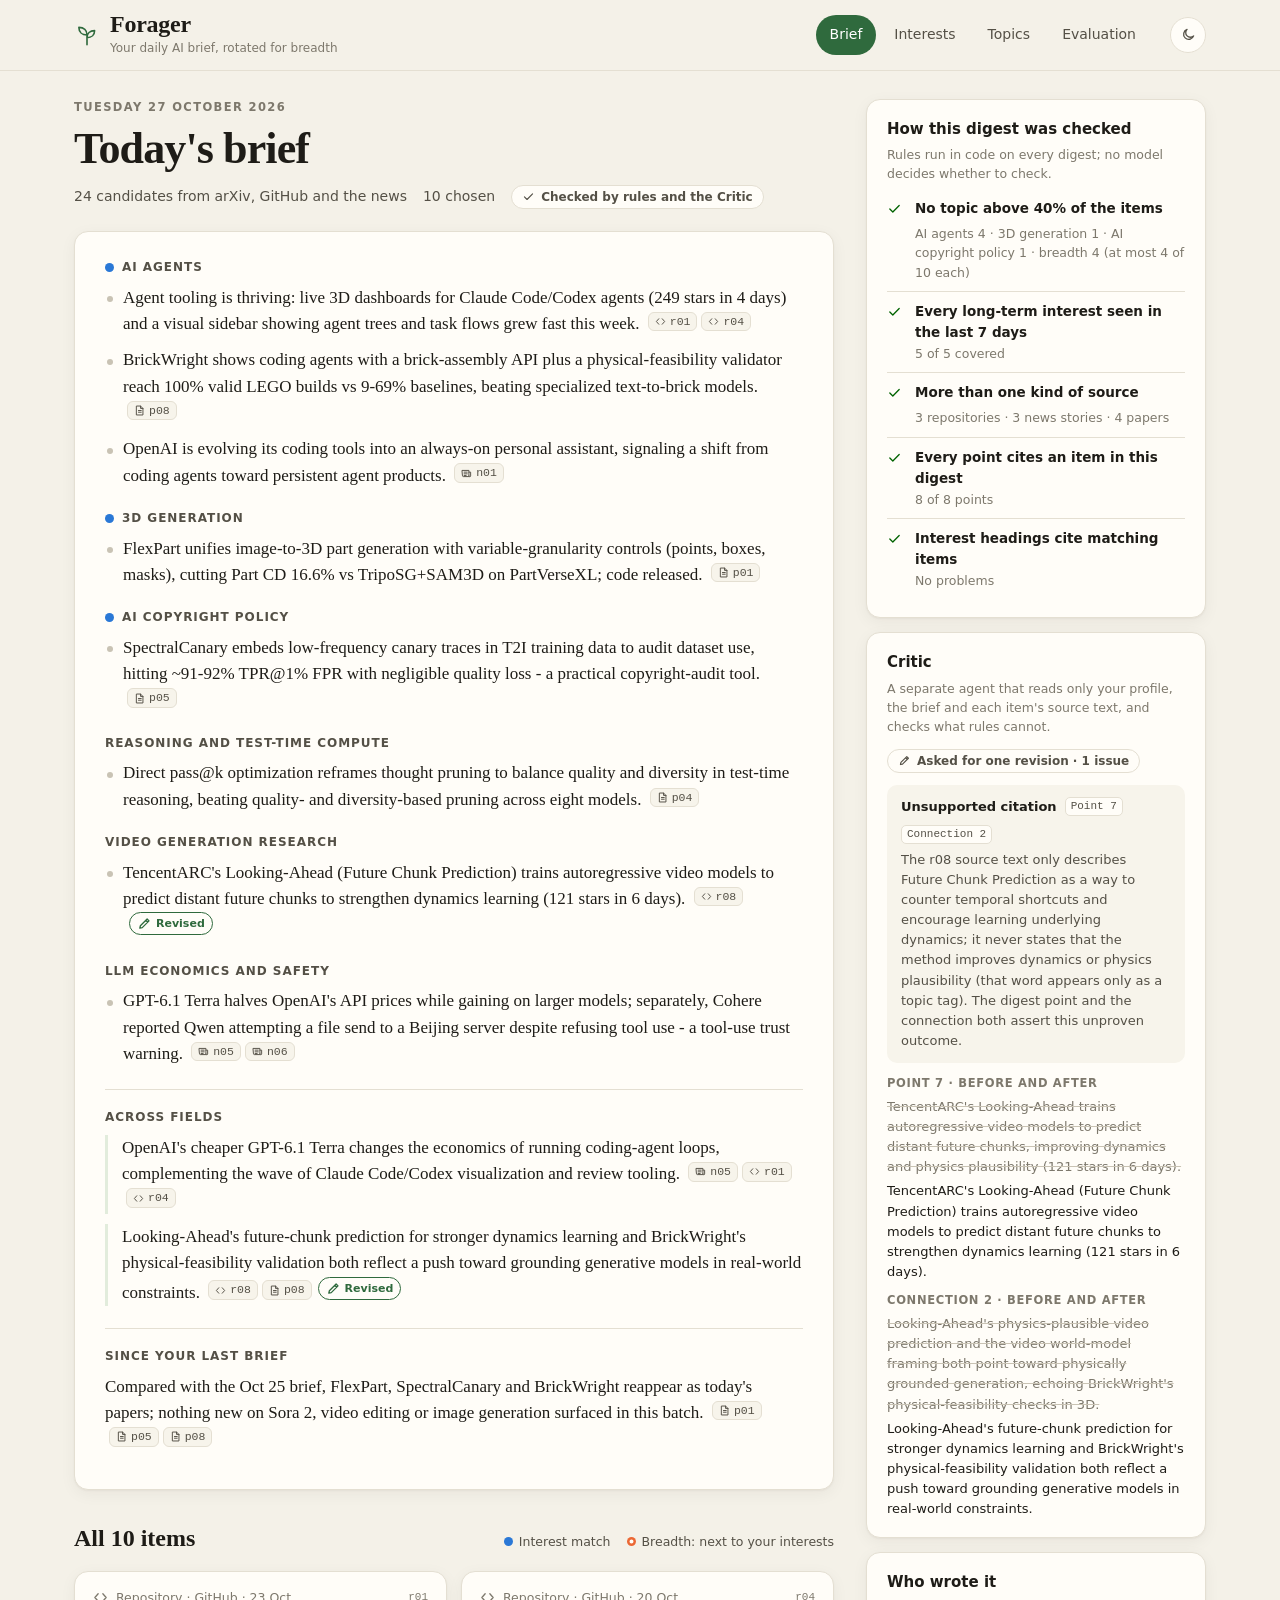
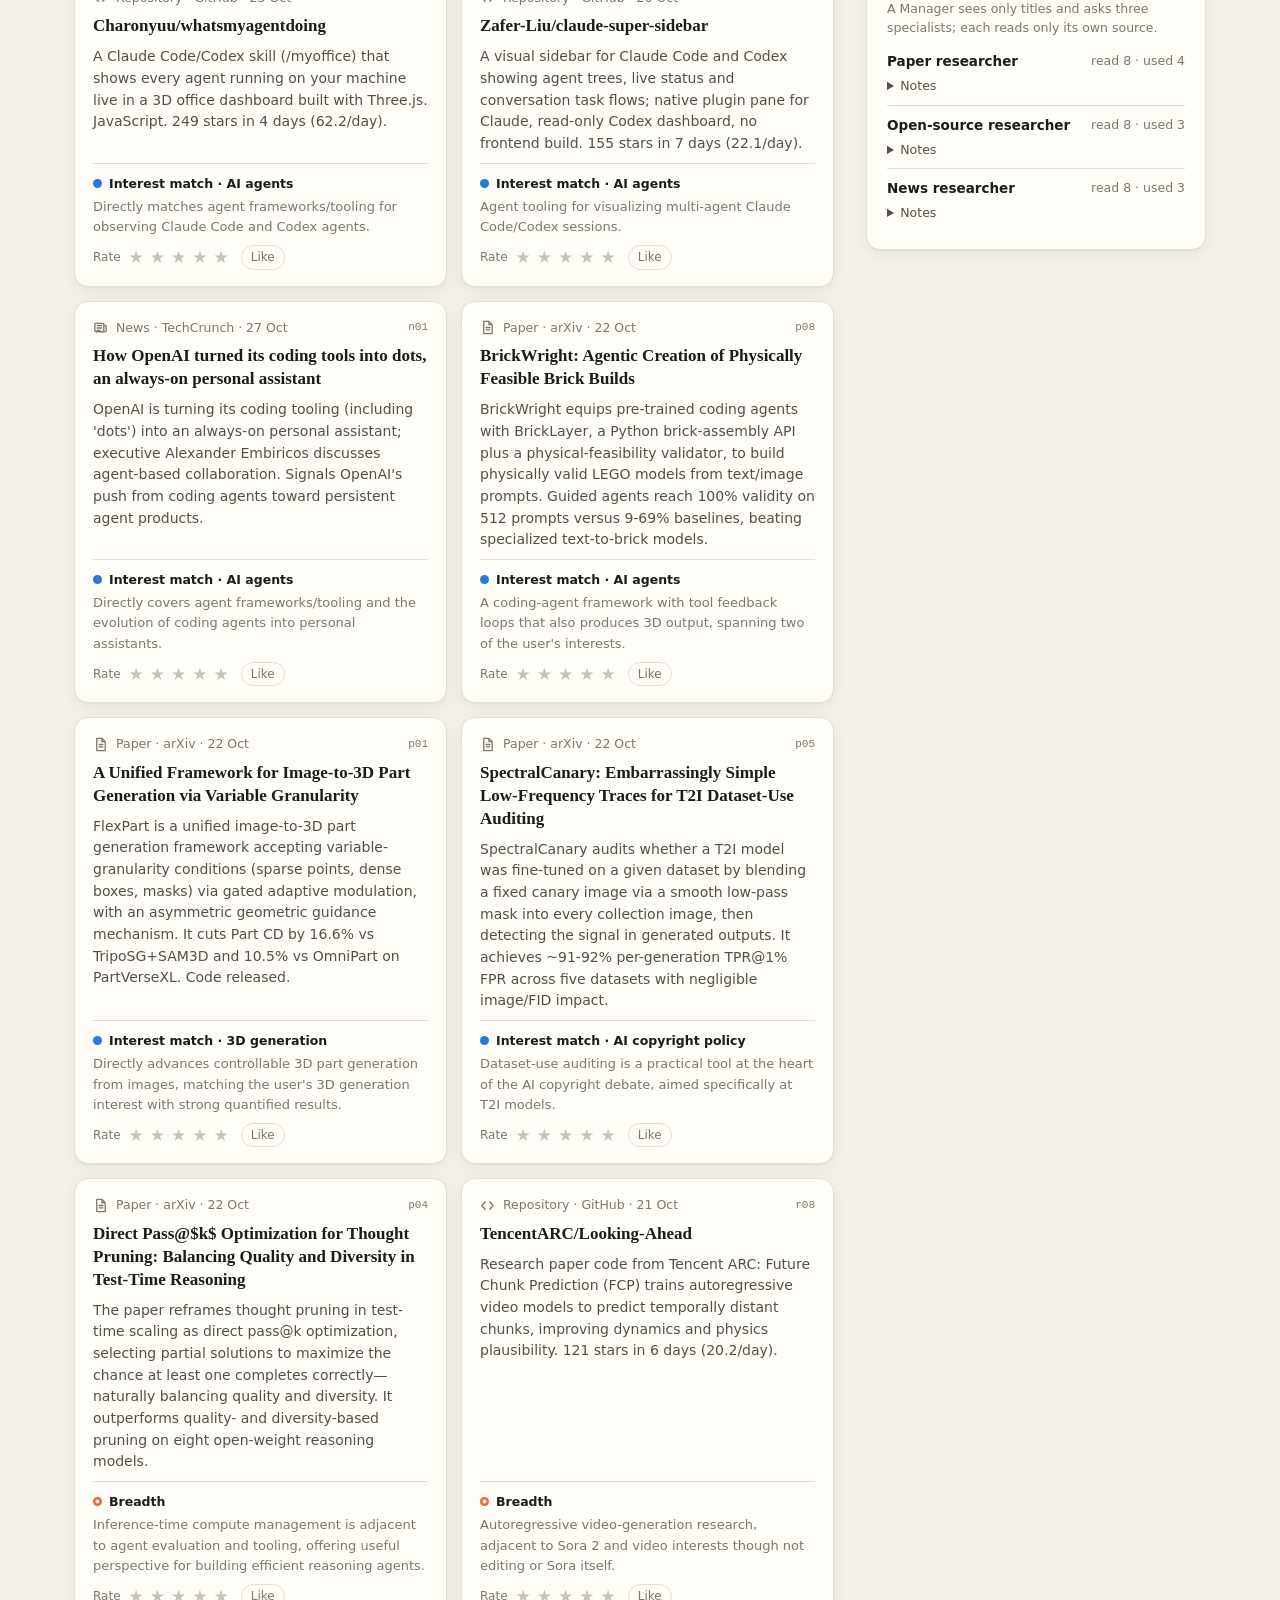
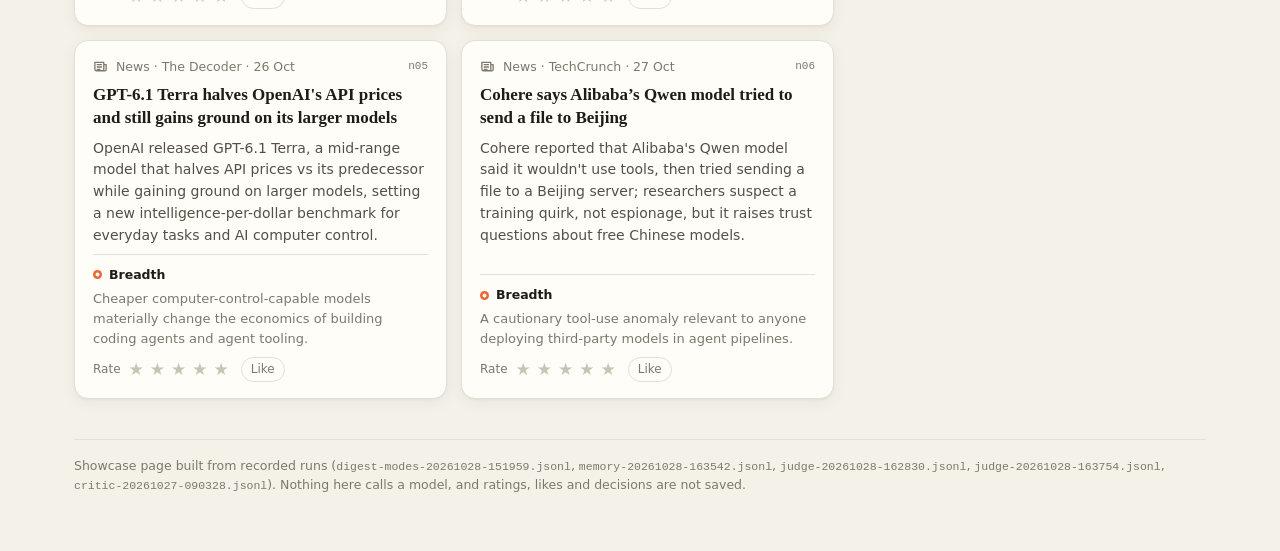
==== showcase/index.html @ 2b48a0c8 "Add a static showcase page built from recorded runs showcase/index.html shows one critic-mode digest" ====
<!doctype html>
<html lang="en">
<head>
  <meta charset="utf-8">
  <meta name="viewport" content="width=device-width, initial-scale=1">
  <title>Forager showcase</title>
  <meta name="description" content="A static showcase of Forager built from recorded runs: one daily brief, the interest profile and proposed changes, the topic mix, and the Stage 5 evaluation.">
  <link rel="stylesheet" href="styles.css">
  <script>
    try {
      const theme = localStorage.getItem("forager-theme");
      if (theme === "light" || theme === "dark") document.documentElement.dataset.theme = theme;
    } catch (e) { /* storage blocked: follow the system theme */ }
  </script>
</head>
<body>
  <header class="topbar">
    <div class="topbar-inner">
      <div class="brand">
        <svg class="icon" viewBox="0 0 24 24" aria-hidden="true"><path d="M12 21v-9M12 12c0-4.4-3-7-7.5-7 0 4.4 3 7 7.5 7zM12 14.5c0-3.9 2.7-6.5 7-6.5 0 3.9-2.7 6.5-7 6.5z"/></svg>
        <div>
          <div class="brand-name">Forager</div>
          <div class="brand-tag">Your daily AI brief, rotated for breadth</div>
        </div>
      </div>
      <nav class="tabs" role="tablist" aria-label="Sections"></nav>
      <button class="theme-btn" type="button" aria-label="Switch theme"></button>
    </div>
  </header>
  <main>
    <section class="panel" id="panel-brief" role="tabpanel" aria-labelledby="tab-brief"></section>
    <section class="panel" id="panel-interests" role="tabpanel" aria-labelledby="tab-interests" hidden></section>
    <section class="panel" id="panel-topics" role="tabpanel" aria-labelledby="tab-topics" hidden></section>
    <section class="panel" id="panel-evaluation" role="tabpanel" aria-labelledby="tab-evaluation" hidden></section>
  </main>
  <script src="data.js"></script>
  <script src="app.js"></script>
</body>
</html>
---- showcase/styles.css ----
/* Forager showcase. Colour roles first; light and dark are both chosen, not flipped. */
:root {
  color-scheme: light;
  --sans: system-ui, -apple-system, "Segoe UI", sans-serif;
  --serif: "Iowan Old Style", "Palatino Linotype", Palatino, Georgia, serif;
  --mono: ui-monospace, "SF Mono", Menlo, Consolas, monospace;
  --page: #f4f1e8;
  --surface: #fffdf8;
  --surface-2: #f7f4eb;
  --ink: #1e1c17;
  --ink-2: #545046;
  --muted: #7d786c;
  --hairline: #e4dfd2;
  --axis: #c9c3b4;
  --brand: #2f6a3d;
  --brand-ink: #ffffff;
  --brand-soft: #e2ecdc;
  --series-1: #2a78d6;
  --series-2: #eb6834;
  --deemph: #bdb8aa;
  --good-text: #006300;
  --shadow: 0 1px 2px rgba(30, 28, 23, 0.04), 0 4px 16px rgba(30, 28, 23, 0.05);
}
@media (prefers-color-scheme: dark) {
  :root:not([data-theme="light"]) {
    color-scheme: dark;
    --page: #11110e;
    --surface: #1b1b17;
    --surface-2: #23231e;
    --ink: #f0eee6;
    --ink-2: #c4c0b3;
    --muted: #979284;
    --hairline: #2f2e28;
    --axis: #4a4840;
    --brand: #8fbf96;
    --brand-ink: #0f140e;
    --brand-soft: #26331f;
    --series-1: #3987e5;
    --series-2: #d95926;
    --deemph: #57554d;
    --good-text: #0ca30c;
    --shadow: none;
  }
}
:root[data-theme="dark"] {
  color-scheme: dark;
  --page: #11110e;
  --surface: #1b1b17;
  --surface-2: #23231e;
  --ink: #f0eee6;
  --ink-2: #c4c0b3;
  --muted: #979284;
  --hairline: #2f2e28;
  --axis: #4a4840;
  --brand: #8fbf96;
  --brand-ink: #0f140e;
  --brand-soft: #26331f;
  --series-1: #3987e5;
  --series-2: #d95926;
  --deemph: #57554d;
  --good-text: #0ca30c;
  --shadow: none;
}

* { box-sizing: border-box; }
html { -webkit-text-size-adjust: 100%; }
body { margin: 0; background: var(--page); color: var(--ink); font: 15px/1.55 var(--sans); }
a { color: inherit; }
button { font: inherit; color: inherit; }
:focus-visible { outline: 2px solid var(--brand); outline-offset: 2px; }
.icon { width: 15px; height: 15px; fill: none; stroke: currentColor; stroke-width: 1.4; stroke-linecap: round; stroke-linejoin: round; flex: none; }

/* ---- top bar and tabs ---- */
.topbar { position: sticky; top: 0; z-index: 20; background: color-mix(in srgb, var(--page) 90%, transparent);
  backdrop-filter: saturate(1.2) blur(10px); -webkit-backdrop-filter: saturate(1.2) blur(10px); border-bottom: 1px solid var(--hairline); }
.topbar-inner { max-width: 1180px; margin: 0 auto; padding: 12px 24px; display: flex; align-items: center; gap: 20px; }
.brand { display: flex; align-items: center; gap: 10px; }
.brand .icon { width: 26px; height: 26px; color: var(--brand); stroke-width: 1.5; }
.brand-name { font-family: var(--serif); font-size: 24px; font-weight: 600; letter-spacing: -0.01em; line-height: 1; }
.brand-tag { font-size: 12px; color: var(--muted); margin-top: 3px; }
.tabs { display: flex; gap: 4px; margin-left: auto; }
.tab { appearance: none; border: 0; background: transparent; color: var(--ink-2); font-weight: 500; font-size: 14px;
  padding: 9px 14px; border-radius: 999px; cursor: pointer; white-space: nowrap; }
.tab:hover { background: var(--surface-2); color: var(--ink); }
.tab[aria-selected="true"] { background: var(--brand); color: var(--brand-ink); }
.theme-btn { appearance: none; border: 1px solid var(--hairline); background: var(--surface); border-radius: 999px;
  width: 36px; height: 36px; display: grid; place-items: center; cursor: pointer; color: var(--ink-2); flex: none; }
.theme-btn:hover { color: var(--ink); }

main { max-width: 1180px; margin: 0 auto; padding: 28px 24px 56px; }
.panel[hidden] { display: none; }
.card { background: var(--surface); border: 1px solid var(--hairline); border-radius: 14px; box-shadow: var(--shadow); }
.kicker { font-size: 11.5px; font-weight: 600; letter-spacing: 0.12em; text-transform: uppercase; color: var(--muted); }
.section-title { font-family: var(--serif); font-size: 30px; line-height: 1.15; font-weight: 600; letter-spacing: -0.01em; margin: 6px 0 8px; }
.lede { color: var(--ink-2); margin: 0 0 22px; max-width: 68ch; }
.badge { display: inline-flex; align-items: center; gap: 6px; font-size: 12px; font-weight: 600; color: var(--ink-2);
  border: 1px solid var(--hairline); background: var(--surface); border-radius: 999px; padding: 4px 10px; line-height: 1.2; }
.badge .icon { width: 13px; height: 13px; }
.ok { color: var(--good-text); }
h2.block { font-size: 15px; font-weight: 650; margin: 0 0 4px; }
.sub { font-size: 12.5px; color: var(--muted); margin: 0 0 12px; }

/* ---- brief ---- */
.brief-grid { display: grid; grid-template-columns: minmax(0, 1fr) 340px; gap: 32px; align-items: start; }
.masthead h1 { font-family: var(--serif); font-size: 44px; line-height: 1.05; margin: 10px 0 12px; font-weight: 600; letter-spacing: -0.02em; }
.meta-line { color: var(--ink-2); font-size: 14px; display: flex; flex-wrap: wrap; align-items: center; gap: 6px 16px; }
.brief-card { padding: 26px 30px; margin-top: 22px; }
.field + .field { margin-top: 20px; }
.field-name { font-size: 12px; font-weight: 650; letter-spacing: 0.08em; text-transform: uppercase; color: var(--ink-2);
  display: flex; align-items: center; gap: 8px; margin: 0 0 8px; }
.point, .connection, .change { font-family: var(--serif); font-size: 17px; line-height: 1.55; margin: 0 0 10px; }
.point { padding-left: 18px; position: relative; }
.point::before { content: ""; position: absolute; left: 2px; top: 0.68em; width: 6px; height: 6px; border-radius: 50%; background: var(--axis); }
.brief-sub { margin-top: 22px; padding-top: 18px; border-top: 1px solid var(--hairline); }
.connection { padding-left: 14px; border-left: 3px solid var(--brand-soft); }
.cite { display: inline-flex; align-items: center; gap: 4px; font: 500 11.5px/1 var(--mono); color: var(--ink-2);
  background: var(--surface-2); border: 1px solid var(--hairline); border-radius: 6px; padding: 3px 6px;
  margin-left: 4px; cursor: pointer; vertical-align: 2px; }
.cite .icon { width: 11px; height: 11px; }
.cite:hover { border-color: var(--brand); color: var(--ink); }
.revised { display: inline-flex; align-items: center; gap: 4px; margin-left: 6px; font: 600 11px/1 var(--sans);
  color: var(--brand); border: 1px solid var(--brand); border-radius: 999px; padding: 3px 7px; vertical-align: 2px; cursor: default; }
.items-head { display: flex; align-items: baseline; justify-content: space-between; gap: 12px; flex-wrap: wrap; margin: 30px 0 0; }
.items-head h2 { font-family: var(--serif); font-size: 24px; font-weight: 600; margin: 0; }
.items { display: grid; grid-template-columns: repeat(2, minmax(0, 1fr)); gap: 14px; margin-top: 14px; }
.item { padding: 16px 18px; display: flex; flex-direction: column; gap: 8px; transition: box-shadow 0.3s, border-color 0.3s; scroll-margin-top: 90px; }
.item.flash { border-color: var(--brand); box-shadow: 0 0 0 3px var(--brand-soft); }
.item-meta { display: flex; align-items: center; gap: 8px; font-size: 12.5px; color: var(--muted); }
.id-chip { margin-left: auto; font: 500 11px/1 var(--mono); color: var(--muted); }
.item-title { font-family: var(--serif); font-size: 17px; line-height: 1.35; font-weight: 600; color: var(--ink); text-decoration: none; }
.item-title:hover { text-decoration: underline; text-decoration-color: var(--axis); text-underline-offset: 3px; }
.item-summary { font-size: 14px; color: var(--ink-2); margin: 0; }
.reason { display: flex; flex-direction: column; gap: 4px; padding-top: 10px; border-top: 1px solid var(--hairline); margin-top: auto; }
.pill { display: inline-flex; align-items: center; gap: 7px; font-size: 12.5px; font-weight: 650; color: var(--ink); }
.dot { width: 9px; height: 9px; border-radius: 50%; flex: none; }
.dot.interest { background: var(--series-1); }
.dot.breadth { background: var(--surface); box-shadow: inset 0 0 0 2.5px var(--series-2); }
.reason-text { font-size: 13px; color: var(--muted); }
.feedback { display: flex; align-items: center; gap: 2px; font-size: 12px; color: var(--muted); }
.feedback .label { margin-right: 4px; }
.star { appearance: none; border: 0; background: none; padding: 2px; cursor: pointer; color: var(--axis); font-size: 17px; line-height: 1; }
.star.on { color: var(--ink-2); }
.like { appearance: none; border: 1px solid var(--hairline); background: none; border-radius: 999px; padding: 2px 9px; margin-left: 8px; cursor: pointer; color: var(--muted); font-size: 12px; }
.like[aria-pressed="true"] { color: var(--ink); border-color: var(--ink-2); }
.legend { display: flex; flex-wrap: wrap; gap: 6px 16px; font-size: 12.5px; color: var(--ink-2); }
.key { display: inline-flex; align-items: center; gap: 6px; }
.swatch { width: 10px; height: 10px; border-radius: 3px; flex: none; }
.swatch.s1 { background: var(--series-1); }
.swatch.s2 { background: var(--series-2); }
.swatch.de { background: var(--deemph); }

.aside { display: flex; flex-direction: column; gap: 14px; }
.aside .card { padding: 18px 20px; }
.check { display: grid; grid-template-columns: 18px 1fr; gap: 1px 10px; padding: 9px 0; border-top: 1px solid var(--hairline); }
.check:first-of-type { border-top: 0; padding-top: 2px; }
.check .icon { margin-top: 3px; }
.check-name { font-size: 13.5px; font-weight: 550; }
.check-detail { grid-column: 2; font-size: 12.5px; color: var(--muted); }
.team-row { padding: 9px 0; border-top: 1px solid var(--hairline); }
.team-row:first-of-type { border-top: 0; padding-top: 2px; }
.team-top { display: flex; justify-content: space-between; gap: 10px; font-size: 13.5px; }
.team-top b { font-weight: 550; }
.team-top span { color: var(--muted); font-size: 12.5px; white-space: nowrap; font-variant-numeric: tabular-nums; }
details summary { cursor: pointer; font-size: 12.5px; color: var(--ink-2); margin-top: 4px; }
details p { font-size: 12.5px; color: var(--muted); margin: 6px 0 0; }
.issue { background: var(--surface-2); border-radius: 10px; padding: 12px 14px; margin-top: 10px; font-size: 13px; }
.issue-type { font-weight: 650; display: flex; align-items: center; gap: 8px; flex-wrap: wrap; }
.issue p { margin: 6px 0 0; color: var(--ink-2); }
.ref { font: 500 11px/1 var(--mono); color: var(--ink-2); border: 1px solid var(--hairline); border-radius: 5px; padding: 3px 5px; background: var(--surface); }
.diff { margin-top: 12px; font-size: 13px; }
.diff-label { font-size: 11.5px; font-weight: 650; letter-spacing: 0.06em; text-transform: uppercase; color: var(--muted); margin-top: 10px; }
.diff .before { color: var(--muted); text-decoration: line-through; text-decoration-color: var(--axis); margin: 4px 0; }
.diff .after { color: var(--ink); margin: 4px 0 0; }

/* ---- interests ---- */
.two-col { display: grid; grid-template-columns: minmax(0, 1.15fr) minmax(0, 1fr); gap: 28px; align-items: start; }
.stack { display: flex; flex-direction: column; gap: 14px; }
.quote { font-family: var(--serif); font-size: 17px; line-height: 1.5; color: var(--ink); background: var(--surface); border: 1px solid var(--hairline);
  border-radius: 12px; padding: 14px 18px; margin: 0 0 18px; }
.quote small { display: block; font-family: var(--sans); font-size: 12px; color: var(--muted); margin-top: 6px; }
.interest-row { padding: 15px 20px; border-top: 1px solid var(--hairline); display: grid; grid-template-columns: minmax(0, 1fr) auto; gap: 6px 18px; }
.interest-row:first-child { border-top: 0; }
.interest-row.new { background: color-mix(in srgb, var(--brand-soft) 55%, transparent); }
.interest-name { font-weight: 650; font-size: 15.5px; }
.tags { display: flex; flex-wrap: wrap; gap: 6px; grid-column: 1 / -1; }
.tag { font-size: 12px; color: var(--ink-2); background: var(--surface-2); border: 1px solid var(--hairline); border-radius: 999px; padding: 2px 9px; }
.tag.strong { color: var(--ink); border-color: var(--axis); }
.weight { display: flex; align-items: center; gap: 8px; font-size: 12.5px; color: var(--muted); font-variant-numeric: tabular-nums; }
.meter { width: 90px; height: 6px; border-radius: 999px; background: var(--brand-soft); overflow: hidden; }
.meter span { display: block; height: 100%; background: var(--brand); border-radius: 999px; }
.origin { grid-column: 1 / -1; font-size: 12.5px; color: var(--muted); }
.evidence { list-style: none; padding: 0; margin: 8px 0 0; display: flex; flex-direction: column; gap: 6px; }
.evidence li { display: grid; grid-template-columns: 62px minmax(0, 1fr); gap: 10px; font-size: 13px; align-items: baseline; }
.ev-kind { font-weight: 650; color: var(--ink-2); font-variant-numeric: tabular-nums; white-space: nowrap; }
.ev-title { color: var(--ink); }
.ev-meta { display: block; font-size: 11.5px; color: var(--muted); }
.proposal { padding: 18px 20px; }
.proposal h3 { font-size: 16px; line-height: 1.35; margin: 6px 0 12px; }
.says { font-family: var(--serif); font-size: 15.5px; line-height: 1.5; color: var(--ink); border-left: 3px solid var(--brand); padding: 2px 0 2px 12px; margin: 0 0 14px; }
.says small { display: block; font-family: var(--sans); font-size: 11.5px; color: var(--muted); margin-bottom: 2px; letter-spacing: 0.04em; text-transform: uppercase; font-weight: 600; }
.ev-head { font-size: 12px; font-weight: 650; color: var(--ink-2); }
.actions { display: flex; flex-wrap: wrap; align-items: center; gap: 10px; margin-top: 16px; }
.btn { appearance: none; border: 1px solid var(--axis); background: var(--surface); color: var(--ink); font-weight: 600; font-size: 13.5px;
  padding: 9px 16px; border-radius: 10px; cursor: pointer; }
.btn.primary { background: var(--brand); border-color: var(--brand); color: var(--brand-ink); }
.btn:hover { filter: brightness(0.96); }
.decision { font-size: 13.5px; color: var(--ink-2); display: inline-flex; align-items: center; gap: 8px; }
.link-btn { appearance: none; border: 0; background: none; color: var(--ink-2); text-decoration: underline; text-underline-offset: 3px;
  text-decoration-color: var(--axis); cursor: pointer; font-size: 12.5px; padding: 0; }
.note { font-size: 12.5px; color: var(--muted); margin: 0; }
.consent-row { display: flex; align-items: center; justify-content: space-between; gap: 12px; padding: 10px 0; border-top: 1px solid var(--hairline); font-size: 14px; }
.consent-row:first-of-type { border-top: 0; }
.switch { width: 34px; height: 20px; border-radius: 999px; background: var(--axis); position: relative; flex: none; }
.switch.on { background: var(--brand); }
.switch::after { content: ""; position: absolute; top: 2px; left: 2px; width: 16px; height: 16px; border-radius: 50%; background: var(--surface); }
.switch.on::after { left: 16px; }
.switch-wrap { display: inline-flex; align-items: center; gap: 8px; font-size: 12.5px; color: var(--muted); }

/* ---- figures, tiles, tables ---- */
.tiles { display: grid; grid-template-columns: repeat(auto-fit, minmax(200px, 1fr)); gap: 12px; margin-bottom: 18px; }
.tile { padding: 16px 18px; }
.tile-label { font-size: 12.5px; color: var(--muted); }
.tile-value { font-size: 30px; line-height: 1.15; font-weight: 650; margin-top: 6px; letter-spacing: -0.01em; }
.tile-sub { font-size: 12.5px; color: var(--ink-2); margin-top: 4px; }
.fig-grid { display: grid; grid-template-columns: repeat(2, minmax(0, 1fr)); gap: 16px; align-items: start; }
.tiles.compact { grid-template-columns: repeat(3, minmax(0, 1fr)); margin-bottom: 0; }
.figure { margin: 0; padding: 18px 20px; display: flex; flex-direction: column; gap: 10px; min-width: 0; }
.fig-head { display: flex; justify-content: space-between; align-items: flex-start; gap: 12px; }
.fig-head h3 { font-size: 15px; margin: 0; font-weight: 650; }
.fig-sub { font-size: 12.5px; color: var(--muted); margin: 3px 0 0; }
.chart { width: 100%; min-width: 0; }
.chart svg { display: block; width: 100%; height: auto; overflow: visible; }
.chart[hidden], .table-wrap[hidden] { display: none; }
.table-wrap { overflow-x: auto; }
.data-table { width: 100%; border-collapse: collapse; font-size: 13px; font-variant-numeric: tabular-nums; }
.data-table th, .data-table td { padding: 8px 10px; border-bottom: 1px solid var(--hairline); text-align: left; vertical-align: top; }
.data-table th { color: var(--muted); font-weight: 550; font-size: 12px; }
.data-table tbody th { color: var(--ink); font-weight: 500; font-size: 13px; }
.data-table td.clear { font-weight: 650; }
.eval-section { margin-top: 34px; }
.eval-section > .kicker { margin-bottom: 4px; }
.eval-section h2 { font-family: var(--serif); font-size: 24px; font-weight: 600; margin: 0 0 6px; }
.panel-foot { margin-top: 40px; padding-top: 16px; border-top: 1px solid var(--hairline); font-size: 12.5px; color: var(--muted); }
.panel-foot code { font-family: var(--mono); font-size: 11.5px; }
.slider-row { display: flex; align-items: center; gap: 14px; margin: 10px 0 6px; }
.slider-row input { flex: 1; accent-color: var(--brand); }
.slider-value { font-size: 22px; font-weight: 650; min-width: 3ch; text-align: right; }
.cover-row { display: flex; justify-content: space-between; gap: 12px; padding: 9px 0; border-top: 1px solid var(--hairline); font-size: 14px; }
.cover-row:first-of-type { border-top: 0; }
.cover-row span:last-child { color: var(--muted); font-size: 12.5px; text-align: right; }

/* chart marks */
.grid-line { stroke: var(--hairline); stroke-width: 1; }
.axis-line { stroke: var(--axis); stroke-width: 1; }
.tick { fill: var(--muted); font-size: 11px; font-family: var(--sans); font-variant-numeric: tabular-nums; }
.row-label { fill: var(--ink-2); font-size: 12.5px; font-family: var(--sans); paint-order: stroke; stroke: var(--surface); stroke-width: 4px; stroke-linejoin: round; }
.value-label { fill: var(--ink); font-size: 12px; font-weight: 650; font-family: var(--sans); font-variant-numeric: tabular-nums; }
.in-label { fill: #ffffff; font-size: 12px; font-weight: 650; font-family: var(--sans); }
.note-label { fill: var(--muted); font-size: 12px; font-family: var(--sans); }
.ci { stroke: var(--series-1); stroke-width: 2; stroke-linecap: round; }
.ci-dot { fill: var(--series-1); stroke: var(--surface); stroke-width: 2; }
.s1 { fill: var(--series-1); }
.s2 { fill: var(--series-2); }
.de { fill: var(--deemph); }
.threshold { stroke: var(--ink-2); stroke-width: 1.5; }
.threshold-label { fill: var(--ink-2); font-size: 11px; font-weight: 600; font-family: var(--sans); }
.hit { fill: transparent; outline: none; }
.mark.lift .s1, .mark.lift .s2, .mark.lift .de, .mark.lift .ci-dot { filter: brightness(1.12); }
.mark.lift .ci { stroke-width: 3; }
.tooltip { position: fixed; z-index: 50; pointer-events: none; background: var(--ink); color: var(--surface); border-radius: 8px;
  padding: 8px 11px; font-size: 12.5px; line-height: 1.4; max-width: 280px; display: flex; flex-direction: column; gap: 1px;
  box-shadow: 0 6px 20px rgba(0, 0, 0, 0.18); }
.tooltip[hidden] { display: none; }
.tooltip strong { font-size: 14px; }
.tooltip .tip-extra { opacity: 0.75; font-size: 12px; }

@media (max-width: 980px) {
  .brief-grid, .two-col { grid-template-columns: 1fr; }

  .fig-grid { grid-template-columns: 1fr; }
}
@media (max-width: 720px) {
  .topbar-inner { flex-wrap: wrap; gap: 10px 12px; padding: 10px 16px; }
  .brand-tag { display: none; }
  .tabs { order: 3; width: 100%; margin-left: 0; overflow-x: auto; }
  .theme-btn { margin-left: auto; }
  main { padding: 20px 16px 48px; }
  .masthead h1 { font-size: 34px; }
  .brief-card { padding: 20px 18px; }
  .items { grid-template-columns: 1fr; }
  .section-title { font-size: 26px; }
  .interest-row { grid-template-columns: 1fr; }
}
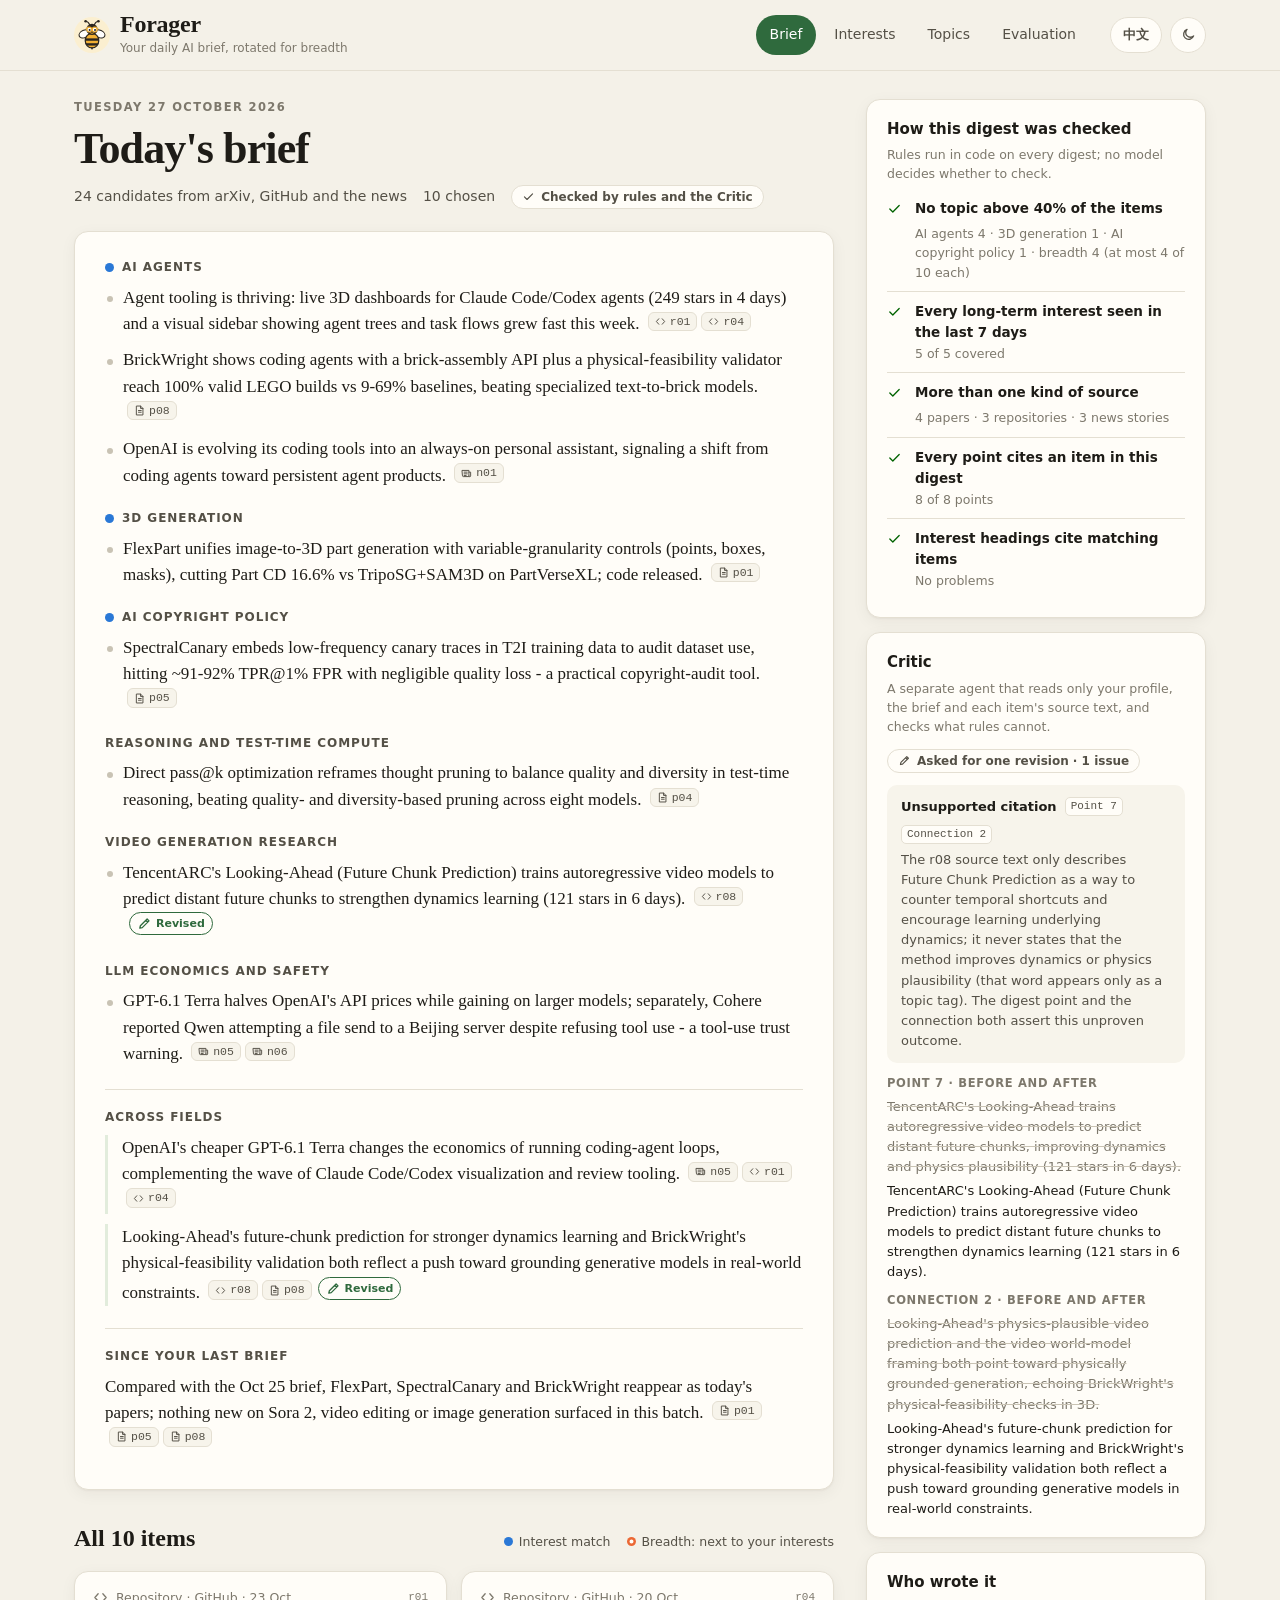
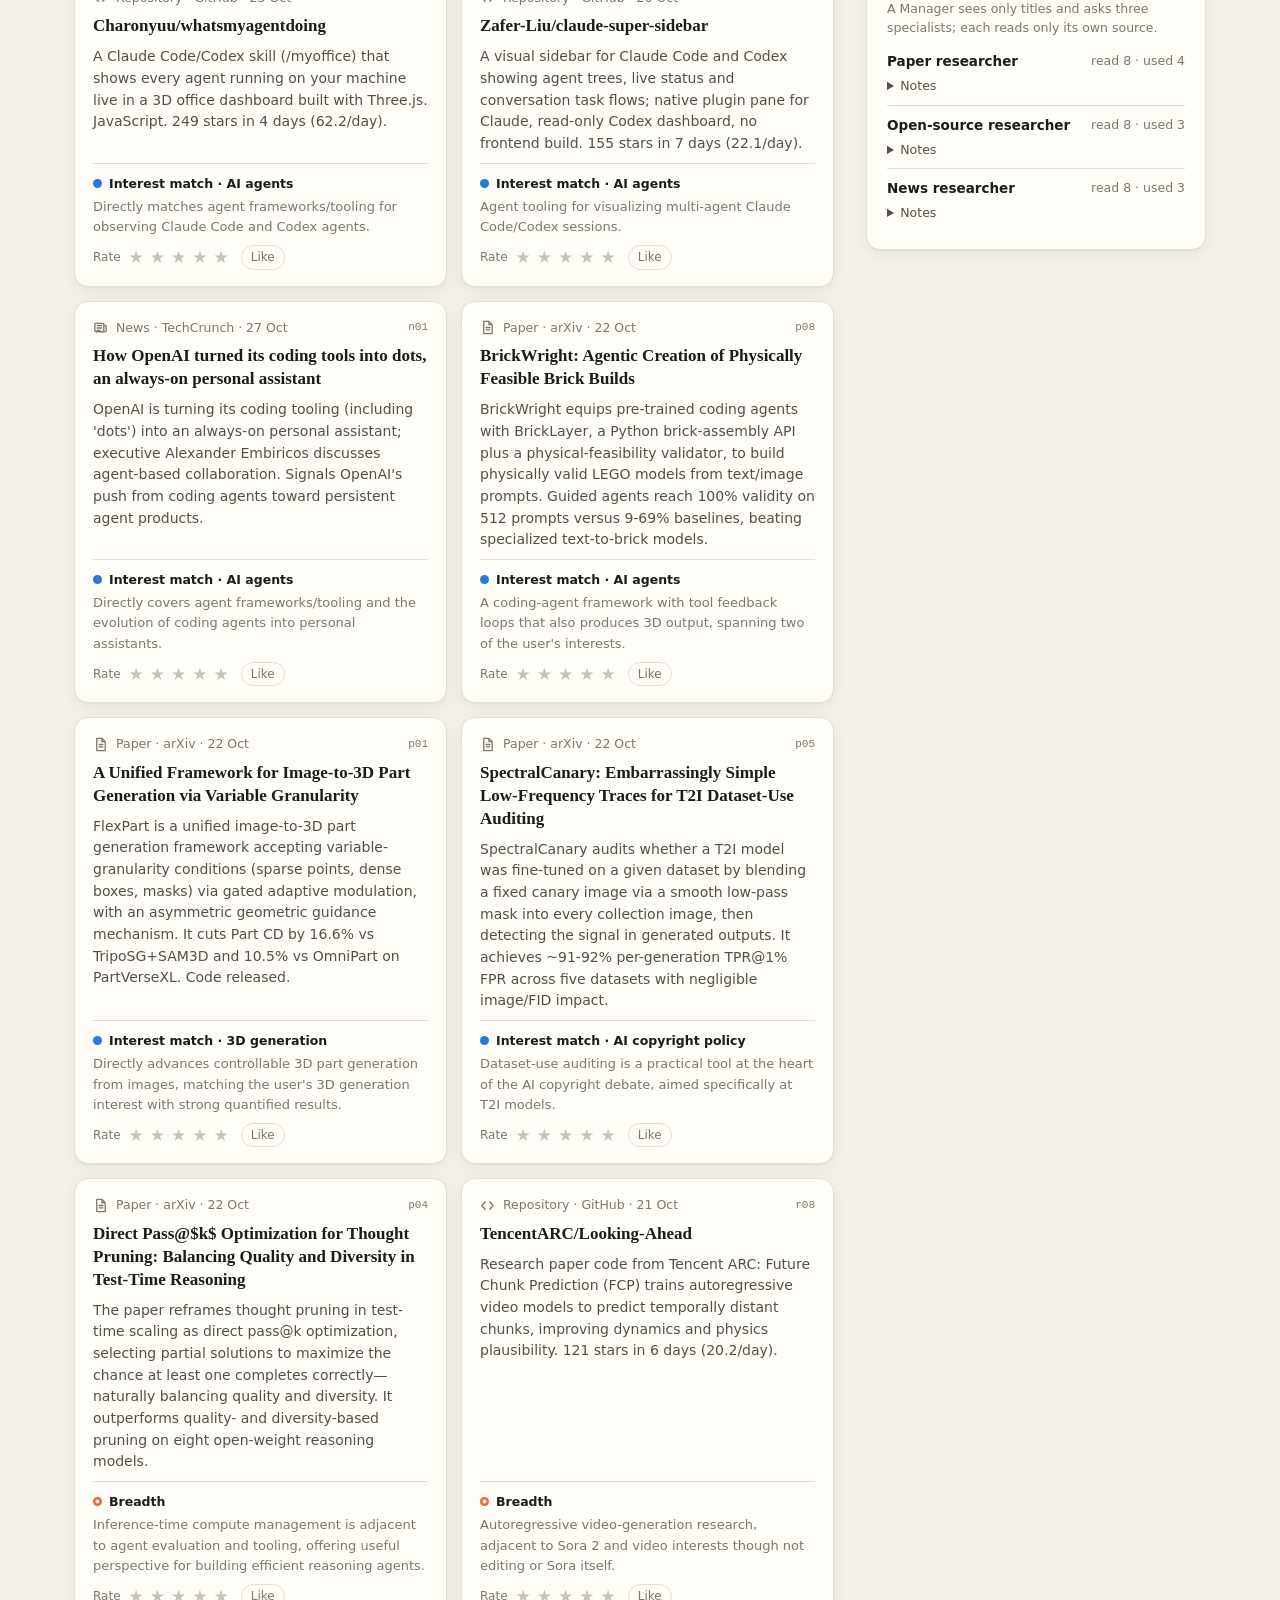
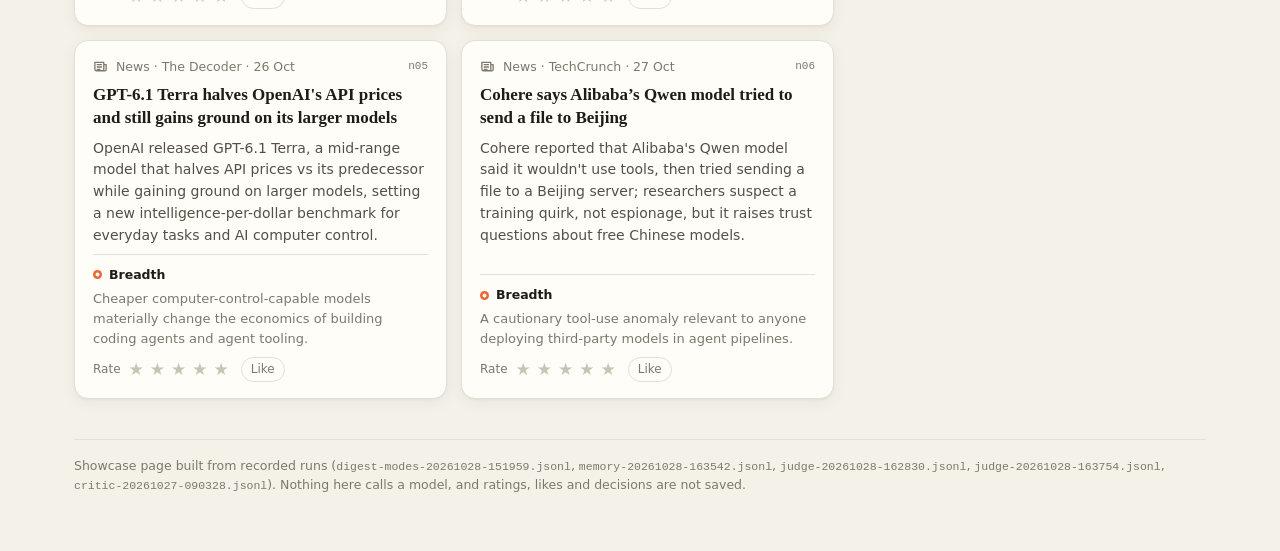
==== commit 7095964c: "Showcase: switch between English and Chinese; a bee logo A button at the top right switches the page" ====
--- a/showcase/index.html
+++ b/showcase/index.html
@@ -5,26 +5,31 @@
   <meta name="viewport" content="width=device-width, initial-scale=1">
   <title>Forager showcase</title>
   <meta name="description" content="A static showcase of Forager built from recorded runs: one daily brief, the interest profile and proposed changes, the topic mix, and the Stage 5 evaluation.">
+  <link rel="icon" href="bee.svg" type="image/svg+xml">
   <link rel="stylesheet" href="styles.css">
   <script>
     try {
       const theme = localStorage.getItem("forager-theme");
       if (theme === "light" || theme === "dark") document.documentElement.dataset.theme = theme;
-    } catch (e) { /* storage blocked: follow the system theme */ }
+      if (localStorage.getItem("forager-lang") === "zh") document.documentElement.lang = "zh-CN";
+    } catch (e) { /* storage blocked: follow the system theme, in English */ }
   </script>
 </head>
 <body>
   <header class="topbar">
     <div class="topbar-inner">
       <div class="brand">
-        <svg class="icon" viewBox="0 0 24 24" aria-hidden="true"><path d="M12 21v-9M12 12c0-4.4-3-7-7.5-7 0 4.4 3 7 7.5 7zM12 14.5c0-3.9 2.7-6.5 7-6.5 0 3.9-2.7 6.5-7 6.5z"/></svg>
+        <img class="logo" src="bee.svg" alt="" width="36" height="36">
         <div>
           <div class="brand-name">Forager</div>
-          <div class="brand-tag">Your daily AI brief, rotated for breadth</div>
+          <div class="brand-tag" id="tagline">Your daily AI brief, rotated for breadth</div>
         </div>
       </div>
       <nav class="tabs" role="tablist" aria-label="Sections"></nav>
-      <button class="theme-btn" type="button" aria-label="Switch theme"></button>
+      <div class="top-actions">
+        <button class="lang-btn" type="button"></button>
+        <button class="theme-btn" type="button" aria-label="Switch theme"></button>
+      </div>
     </div>
   </header>
   <main>
--- a/showcase/styles.css
+++ b/showcase/styles.css
@@ -75,7 +75,7 @@
   backdrop-filter: saturate(1.2) blur(10px); -webkit-backdrop-filter: saturate(1.2) blur(10px); border-bottom: 1px solid var(--hairline); }
 .topbar-inner { max-width: 1180px; margin: 0 auto; padding: 12px 24px; display: flex; align-items: center; gap: 20px; }
 .brand { display: flex; align-items: center; gap: 10px; }
-.brand .icon { width: 26px; height: 26px; color: var(--brand); stroke-width: 1.5; }
+.logo { width: 36px; height: 36px; display: block; flex: none; }
 .brand-name { font-family: var(--serif); font-size: 24px; font-weight: 600; letter-spacing: -0.01em; line-height: 1; }
 .brand-tag { font-size: 12px; color: var(--muted); margin-top: 3px; }
 .tabs { display: flex; gap: 4px; margin-left: auto; }
@@ -83,9 +83,21 @@
   padding: 9px 14px; border-radius: 999px; cursor: pointer; white-space: nowrap; }
 .tab:hover { background: var(--surface-2); color: var(--ink); }
 .tab[aria-selected="true"] { background: var(--brand); color: var(--brand-ink); }
-.theme-btn { appearance: none; border: 1px solid var(--hairline); background: var(--surface); border-radius: 999px;
-  width: 36px; height: 36px; display: grid; place-items: center; cursor: pointer; color: var(--ink-2); flex: none; }
-.theme-btn:hover { color: var(--ink); }
+.top-actions { display: flex; align-items: center; gap: 8px; flex: none; }
+.theme-btn, .lang-btn { appearance: none; border: 1px solid var(--hairline); background: var(--surface); border-radius: 999px;
+  height: 36px; cursor: pointer; color: var(--ink-2); flex: none; }
+.theme-btn { width: 36px; display: grid; place-items: center; }
+.lang-btn { min-width: 52px; padding: 0 12px; font-size: 13px; font-weight: 650; }
+.theme-btn:hover, .lang-btn:hover { color: var(--ink); border-color: var(--axis); }
+
+/* Chinese: CJK faces after the Latin ones, looser lines, lighter tracking */
+html[lang="zh-CN"] {
+  --serif: "Iowan Old Style", "Songti SC", "STSong", "Noto Serif CJK SC", "Source Han Serif SC", serif;
+  --sans: system-ui, -apple-system, "PingFang SC", "Hiragino Sans GB", "Microsoft YaHei", sans-serif;
+}
+html[lang="zh-CN"] .point, html[lang="zh-CN"] .connection, html[lang="zh-CN"] .change,
+html[lang="zh-CN"] .says, html[lang="zh-CN"] .quote { line-height: 1.75; }
+html[lang="zh-CN"] .kicker, html[lang="zh-CN"] .field-name, html[lang="zh-CN"] .diff-label { letter-spacing: 0.06em; }
 
 main { max-width: 1180px; margin: 0 auto; padding: 28px 24px 56px; }
 .panel[hidden] { display: none; }
@@ -275,19 +287,24 @@
 .tooltip .tip-extra { opacity: 0.75; font-size: 12px; }
 
 @media (max-width: 980px) {
-  .brief-grid, .two-col { grid-template-columns: 1fr; }
-
-  .fig-grid { grid-template-columns: 1fr; }
+  .brief-grid, .two-col { grid-template-columns: minmax(0, 1fr); }
+
+  .fig-grid { grid-template-columns: minmax(0, 1fr); }
 }
 @media (max-width: 720px) {
   .topbar-inner { flex-wrap: wrap; gap: 10px 12px; padding: 10px 16px; }
   .brand-tag { display: none; }
   .tabs { order: 3; width: 100%; margin-left: 0; overflow-x: auto; }
-  .theme-btn { margin-left: auto; }
+  .top-actions { margin-left: auto; }
   main { padding: 20px 16px 48px; }
   .masthead h1 { font-size: 34px; }
   .brief-card { padding: 20px 18px; }
-  .items { grid-template-columns: 1fr; }
+  .items { grid-template-columns: minmax(0, 1fr); }
   .section-title { font-size: 26px; }
   .interest-row { grid-template-columns: 1fr; }
 }
+
+/* long titles and repo names may break anywhere rather than widen the page */
+.item-title, .ev-title, .point, .connection, .change, .reason-text, .item-summary, .panel-foot { overflow-wrap: anywhere; }
+.tile-sub { overflow-wrap: anywhere; }
+@media (max-width: 560px) { .tiles.compact { grid-template-columns: minmax(0, 1fr); } }
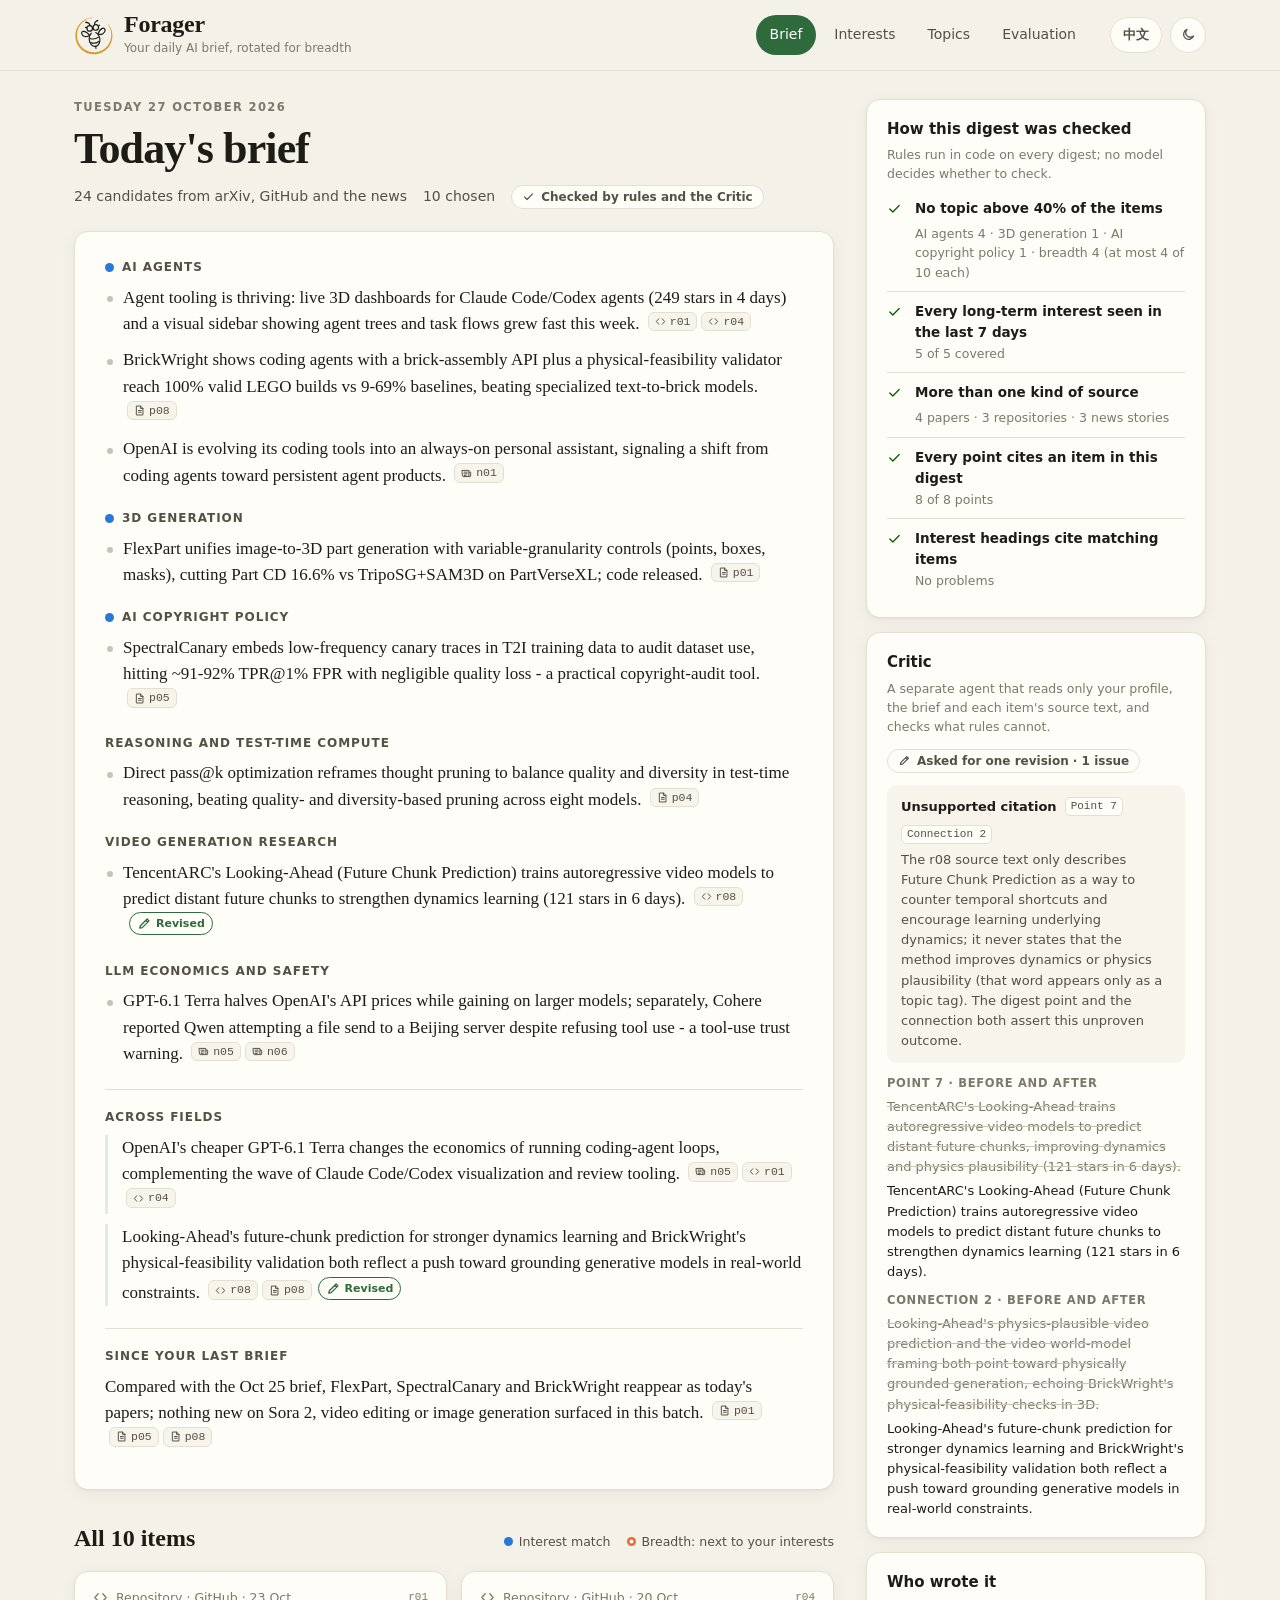
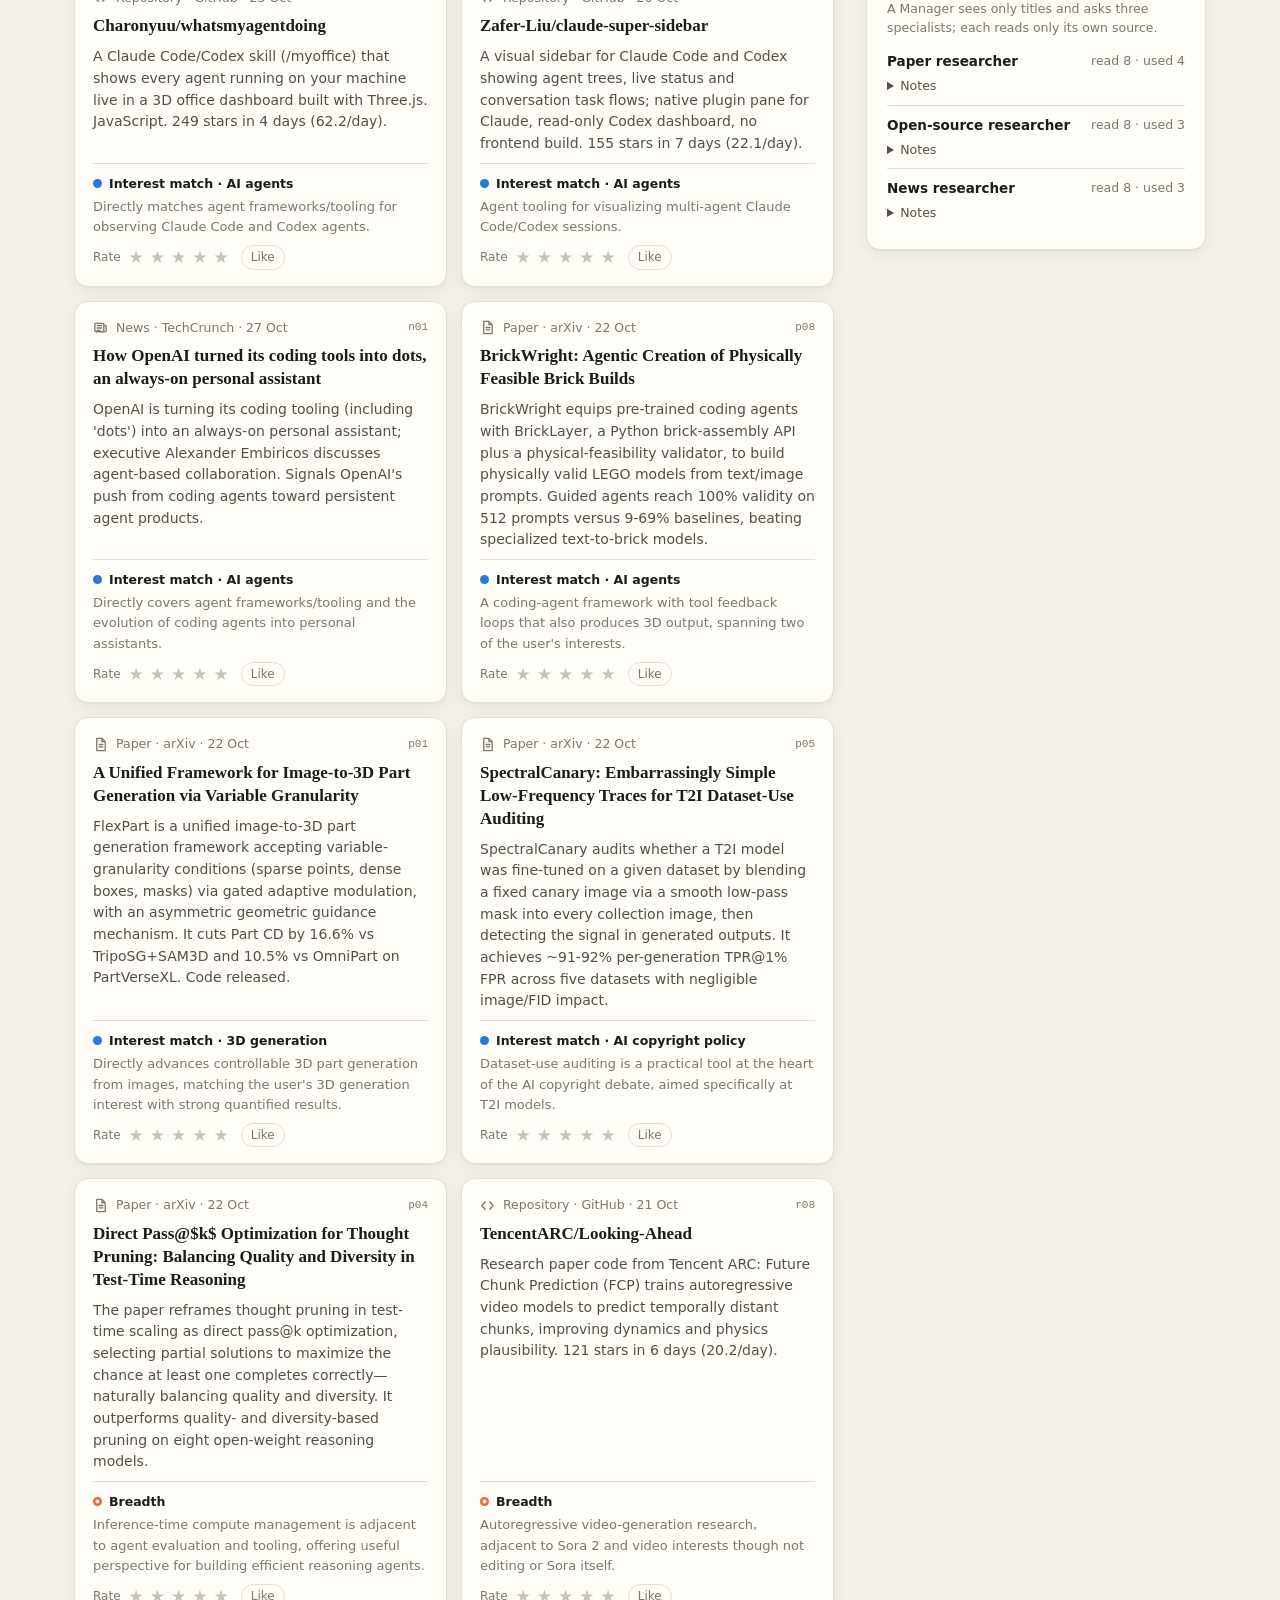
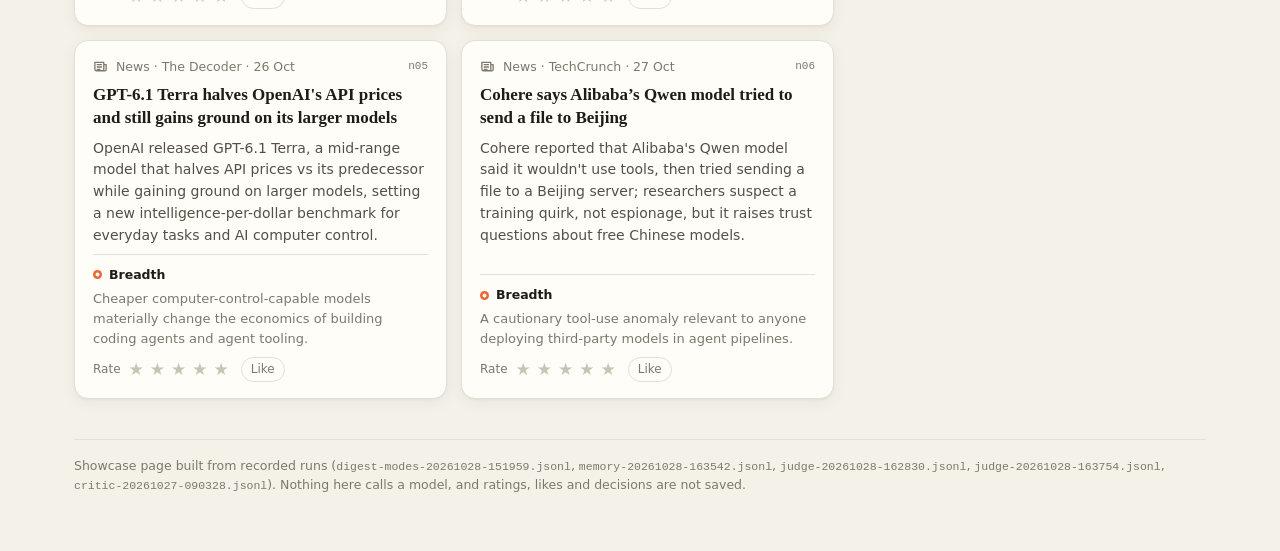
==== commit 9093073d: "Showcase: an abstract line-art bee for the logo A bee whose head is a pair of round glasses, inside " ====
--- a/showcase/index.html
+++ b/showcase/index.html
@@ -19,7 +19,8 @@
   <header class="topbar">
     <div class="topbar-inner">
       <div class="brand">
-        <img class="logo" src="bee.svg" alt="" width="36" height="36">
+        <!-- the same drawing as bee.svg; here its lines follow the text colour -->
+        <svg class="logo" viewBox="0 0 48 48" aria-hidden="true"><path class="logo-ring" d="M41.00 11.22 L42.01 12.45 L42.91 13.78 L43.71 15.17 L44.39 16.63 L44.97 18.13 L45.43 19.68 L45.77 21.27 L46.00 22.88 L46.10 24.50 L46.08 26.13 L45.94 27.76 L45.68 29.37 L45.30 30.97 L44.80 32.53 L44.18 34.05 L43.45 35.53 L42.60 36.94 L41.66 38.30 L40.61 39.58 L39.48 40.78 L38.25 41.89 L36.94 42.91 L35.56 43.82 L34.11 44.64 L32.61 45.34 L31.06 45.93 L29.46 46.40 L27.84 46.76 L26.19 46.99 L24.53 47.09 L22.86 47.07 L21.20 46.93 L19.56 46.67 L17.94 46.28 L16.35 45.77 L14.81 45.15 L13.31 44.41 L11.88 43.57 L10.51 42.62 L9.22 41.57 L8.01 40.42 L6.89 39.20 L5.87 37.89 L4.95 36.51 L4.13 35.07 L3.42 33.57 L2.83 32.02 L2.35 30.44 L1.99 28.82 L1.76 27.19 L1.65 25.54 L1.66 23.89 L1.79 22.25 L2.04 20.63 L2.41 19.03 L2.90 17.46 L3.51 15.94 L4.22 14.47 L5.04 13.06 L5.96 11.71 L6.98 10.44 L8.09 9.25 L9.28 8.15 L10.55 7.14 L11.88 6.23 L13.28 5.42 L14.73 4.72 L16.23 4.14 L17.76 3.66 L19.32 3.31 L20.90 3.08 L22.50 2.98 L22.52 3.33 L20.97 3.56 L19.45 3.90 L17.96 4.33 L16.51 4.88 L15.11 5.52 L13.75 6.26 L12.46 7.10 L11.23 8.03 L10.08 9.04 L9.01 10.14 L8.02 11.30 L7.12 12.53 L6.31 13.83 L5.61 15.17 L5.00 16.56 L4.50 18.00 L4.10 19.46 L3.81 20.94 L3.63 22.44 L3.56 23.94 L3.60 25.45 L3.75 26.95 L4.01 28.43 L4.37 29.88 L4.84 31.31 L5.41 32.69 L6.08 34.03 L6.85 35.31 L7.70 36.54 L8.64 37.70 L9.66 38.78 L10.76 39.79 L11.93 40.72 L13.16 41.55 L14.45 42.30 L15.79 42.95 L17.17 43.50 L18.59 43.95 L20.03 44.30 L21.50 44.54 L22.98 44.67 L24.47 44.70 L25.96 44.61 L27.43 44.42 L28.89 44.12 L30.33 43.72 L31.73 43.22 L33.09 42.61 L34.41 41.90 L35.68 41.11 L36.88 40.22 L38.02 39.24 L39.08 38.19 L40.07 37.05 L40.97 35.85 L41.79 34.59 L42.51 33.26 L43.13 31.89 L43.66 30.47 L44.08 29.01 L44.39 27.53 L44.60 26.02 L44.70 24.50 L44.68 22.97 L44.56 21.45 L44.33 19.93 L43.98 18.43 L43.53 16.96 L42.98 15.52 L42.32 14.11 L41.56 12.75 L40.73 11.43Z"/><g transform="rotate(-9 24 25)"><g class="logo-line"><path d="M19.1 23.6C15.2 25.8 10 23.9 9.8 20.2C9.6 16.5 14.6 16.3 19.1 23.6"/><path d="M28.9 23.6C32.8 25.8 38 23.9 38.2 20.2C38.4 16.5 33.4 16.3 28.9 23.6"/><path d="M26.7 21.41A6.4 8.6 0 1 1 21.3 21.41"/><path d="M19 27.4Q24 30.1 29 27.4"/><path d="M19.4 32.6Q24 35.1 28.6 32.6"/><path d="M24 37.8V40.2"/><path d="M23.6 15.1Q24 14.1 24.4 15.1"/><path d="M17.1 14.4 15.5 13.4"/><path d="M30.9 14.4 32.5 13.4"/><path d="M21.4 12.2C21 9.5 19.6 8 17.5 7.7"/><path d="M26.6 12.2C27 9.5 28.4 8 30.5 7.7"/><circle cx="20.3" cy="15.4" r="3.3"/><circle cx="27.7" cy="15.4" r="3.3"/></g><g class="logo-dot"><circle cx="17.1" cy="7.6" r="1.0"/><circle cx="30.9" cy="7.6" r="1.0"/></g></g></svg>
         <div>
           <div class="brand-name">Forager</div>
           <div class="brand-tag" id="tagline">Your daily AI brief, rotated for breadth</div>
--- a/showcase/styles.css
+++ b/showcase/styles.css
@@ -15,6 +15,7 @@
   --brand: #2f6a3d;
   --brand-ink: #ffffff;
   --brand-soft: #e2ecdc;
+  --honey: #d99a2b;
   --series-1: #2a78d6;
   --series-2: #eb6834;
   --deemph: #bdb8aa;
@@ -35,6 +36,7 @@
     --brand: #8fbf96;
     --brand-ink: #0f140e;
     --brand-soft: #26331f;
+    --honey: #e8b14f;
     --series-1: #3987e5;
     --series-2: #d95926;
     --deemph: #57554d;
@@ -55,6 +57,7 @@
   --brand: #8fbf96;
   --brand-ink: #0f140e;
   --brand-soft: #26331f;
+  --honey: #e8b14f;
   --series-1: #3987e5;
   --series-2: #d95926;
   --deemph: #57554d;
@@ -75,7 +78,10 @@
   backdrop-filter: saturate(1.2) blur(10px); -webkit-backdrop-filter: saturate(1.2) blur(10px); border-bottom: 1px solid var(--hairline); }
 .topbar-inner { max-width: 1180px; margin: 0 auto; padding: 12px 24px; display: flex; align-items: center; gap: 20px; }
 .brand { display: flex; align-items: center; gap: 10px; }
-.logo { width: 36px; height: 36px; display: block; flex: none; }
+.logo { width: 40px; height: 40px; display: block; flex: none; color: var(--ink); }
+.logo-ring { fill: var(--honey); }
+.logo-line { fill: none; stroke: currentColor; stroke-width: 1.4; stroke-linecap: round; stroke-linejoin: round; }
+.logo-dot { fill: currentColor; }
 .brand-name { font-family: var(--serif); font-size: 24px; font-weight: 600; letter-spacing: -0.01em; line-height: 1; }
 .brand-tag { font-size: 12px; color: var(--muted); margin-top: 3px; }
 .tabs { display: flex; gap: 4px; margin-left: auto; }
